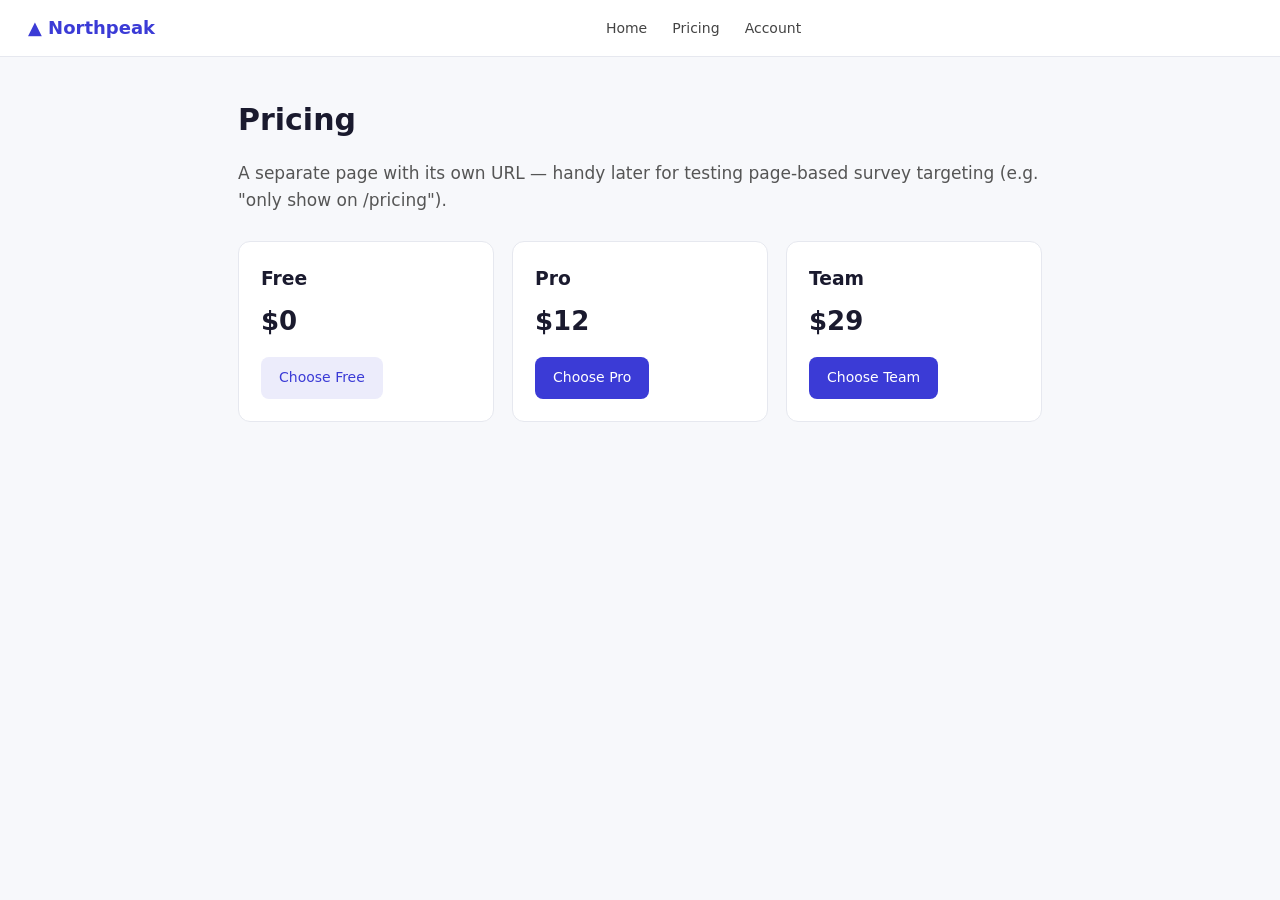
==== pricing.html @ 6d2e86d7 "Add files via upload" ====
<!DOCTYPE html>
<html lang="en">
<head>
  <meta charset="utf-8" />
  <meta name="viewport" content="width=device-width, initial-scale=1" />
  <title>Northpeak — Pricing</title>
  <link rel="stylesheet" href="styles.css" />
</head>
<body>
  <header>
    <a class="logo" href="index.html">▲ Northpeak</a>
    <nav>
      <a href="index.html">Home</a>
      <a href="pricing.html">Pricing</a>
      <a href="account.html">Account</a>
    </nav>
    <span id="authArea"></span>
  </header>

  <main>
    <h1>Pricing</h1>
    <p class="lead">A separate page with its own URL — handy later for testing page-based survey targeting (e.g. "only show on /pricing").</p>

    <div class="cards">
      <div class="card">
        <h3>Free</h3><div class="price">$0</div>
        <button class="secondary" onclick="trackAction('plan_selected_free')">Choose Free</button>
      </div>
      <div class="card">
        <h3>Pro</h3><div class="price">$12</div>
        <button onclick="trackAction('plan_selected_pro')">Choose Pro</button>
      </div>
      <div class="card">
        <h3>Team</h3><div class="price">$29</div>
        <button onclick="trackAction('plan_selected_team')">Choose Team</button>
      </div>
    </div>
  </main>

  <div id="toast"></div>
  <script src="app.js"></script>

  <!-- ⬇⬇⬇ PHASE 2: paste the SAME Survicate snippet here too, before </body>.
       Note the reality this teaches: on a hand-built multi-page site you must add
       the snippet to EVERY page. That's exactly why real sites use a shared
       template/footer include or Google Tag Manager instead. -->

</body>
</html>
---- styles.css ----
/* Northpeak — a fake SaaS "client" site used only for testing Survicate.
   Neutral styling on purpose: this is a client's site, not a Survicate asset. */

* { box-sizing: border-box; }
body {
  font-family: system-ui, -apple-system, Segoe UI, Roboto, sans-serif;
  margin: 0; color: #1a1a2e; background: #f7f8fb; line-height: 1.55;
}
header {
  display: flex; align-items: center; justify-content: space-between;
  padding: 14px 28px; background: #fff; border-bottom: 1px solid #e6e8ef;
}
.logo { font-weight: 700; font-size: 18px; color: #3b3bd6; text-decoration: none; }
nav a { margin: 0 10px; color: #444; text-decoration: none; font-size: 14px; }
nav a:hover { color: #3b3bd6; }
#authArea { font-size: 14px; }
#authArea button { margin-left: 10px; }

main { max-width: 860px; margin: 0 auto; padding: 40px 28px; }
h1 { font-size: 30px; margin: 0 0 12px; }
.lead { font-size: 17px; color: #555; margin-bottom: 28px; }

button {
  font: inherit; cursor: pointer; border: none; border-radius: 8px;
  padding: 10px 18px; background: #3b3bd6; color: #fff; font-size: 14px;
}
button.secondary { background: #ececfb; color: #3b3bd6; }
button:hover { opacity: .92; }

.cards { display: flex; gap: 18px; flex-wrap: wrap; margin-top: 24px; }
.card {
  flex: 1 1 220px; background: #fff; border: 1px solid #e6e8ef;
  border-radius: 12px; padding: 22px;
}
.card h3 { margin: 0 0 6px; }
.price { font-size: 26px; font-weight: 700; margin: 8px 0 16px; }

/* little toast so button clicks feel real before Survicate is wired in */
#toast {
  position: fixed; bottom: 20px; left: 50%; transform: translateX(-50%);
  background: #1a1a2e; color: #fff; padding: 10px 18px; border-radius: 8px;
  font-size: 14px; opacity: 0; transition: opacity .25s; pointer-events: none;
}
#toast.show { opacity: 1; }

.profile { background: #fff; border: 1px solid #e6e8ef; border-radius: 12px; padding: 22px; }
.profile dt { font-weight: 600; color: #555; margin-top: 10px; font-size: 13px; }
.profile dd { margin: 0 0 4px; font-size: 15px; }
.muted { color: #888; }
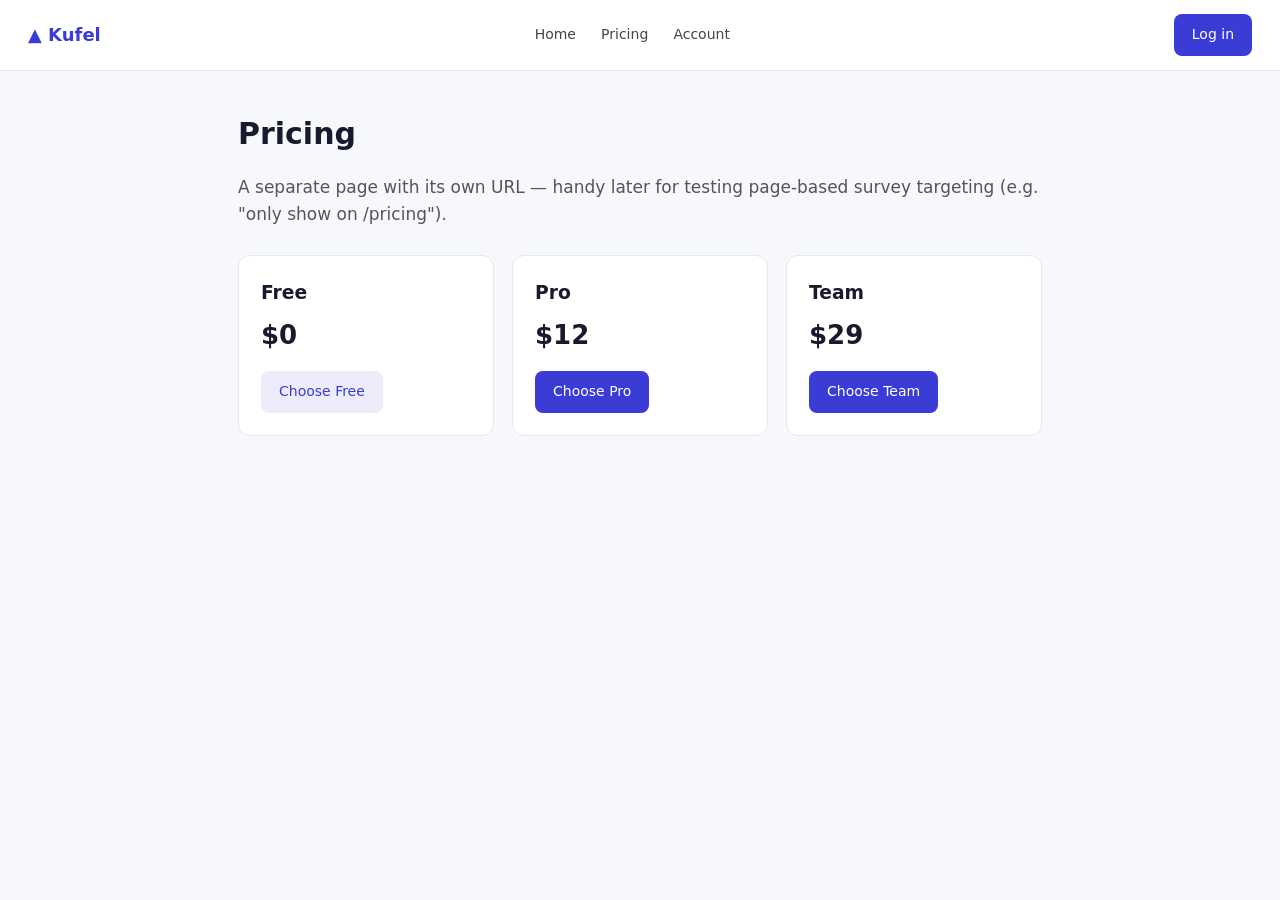
==== commit c8823d5d: "Update pricing.html" ====
--- a/pricing.html
+++ b/pricing.html
@@ -3,12 +3,12 @@
 <head>
   <meta charset="utf-8" />
   <meta name="viewport" content="width=device-width, initial-scale=1" />
-  <title>Northpeak — Pricing</title>
+  <title>Kufel — Pricing</title>
   <link rel="stylesheet" href="styles.css" />
 </head>
 <body>
   <header>
-    <a class="logo" href="index.html">▲ Northpeak</a>
+    <a class="logo" href="index.html">▲ Kufel</a>
     <nav>
       <a href="index.html">Home</a>
       <a href="pricing.html">Pricing</a>
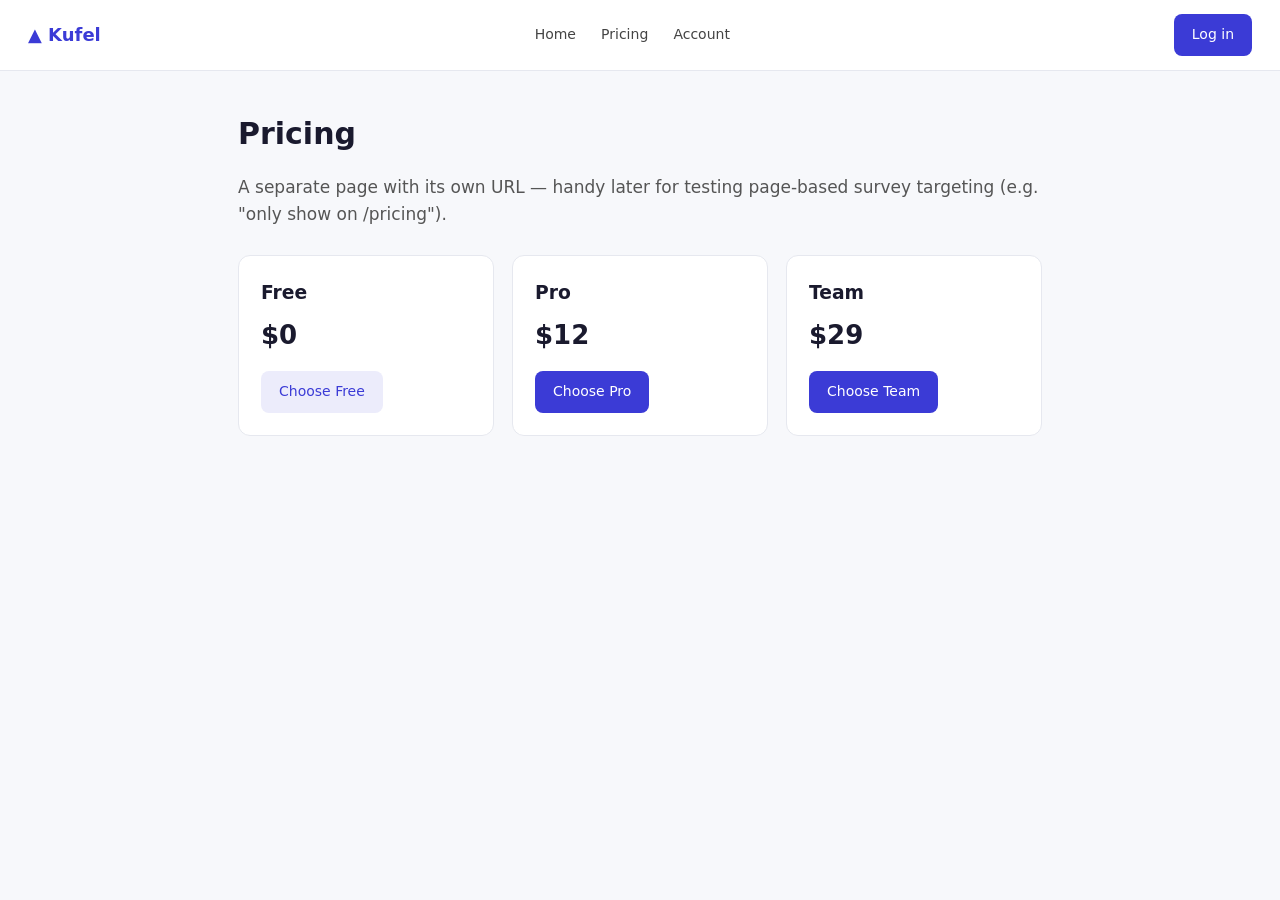
==== commit 680d2515: "Update pricing.html" ====
--- a/pricing.html
+++ b/pricing.html
@@ -44,6 +44,16 @@
        Note the reality this teaches: on a hand-built multi-page site you must add
        the snippet to EVERY page. That's exactly why real sites use a shared
        template/footer include or Google Tag Manager instead. -->
-
+<!-- Start of Survicate (www.survicate.com) code -->
+<script type="text/javascript">
+  (function (w) {
+    var s = document.createElement('script');
+    s.src = 'https://survey.survicate.com/workspaces/11c75dbb4df6c4ffa48c45f5127b8356/web_surveys.js';
+    s.async = true;
+    var e = document.getElementsByTagName('script')[0];
+    e.parentNode.insertBefore(s, e);
+  })(window);
+</script>
+<!-- End of Survicate code -->
 </body>
 </html>
